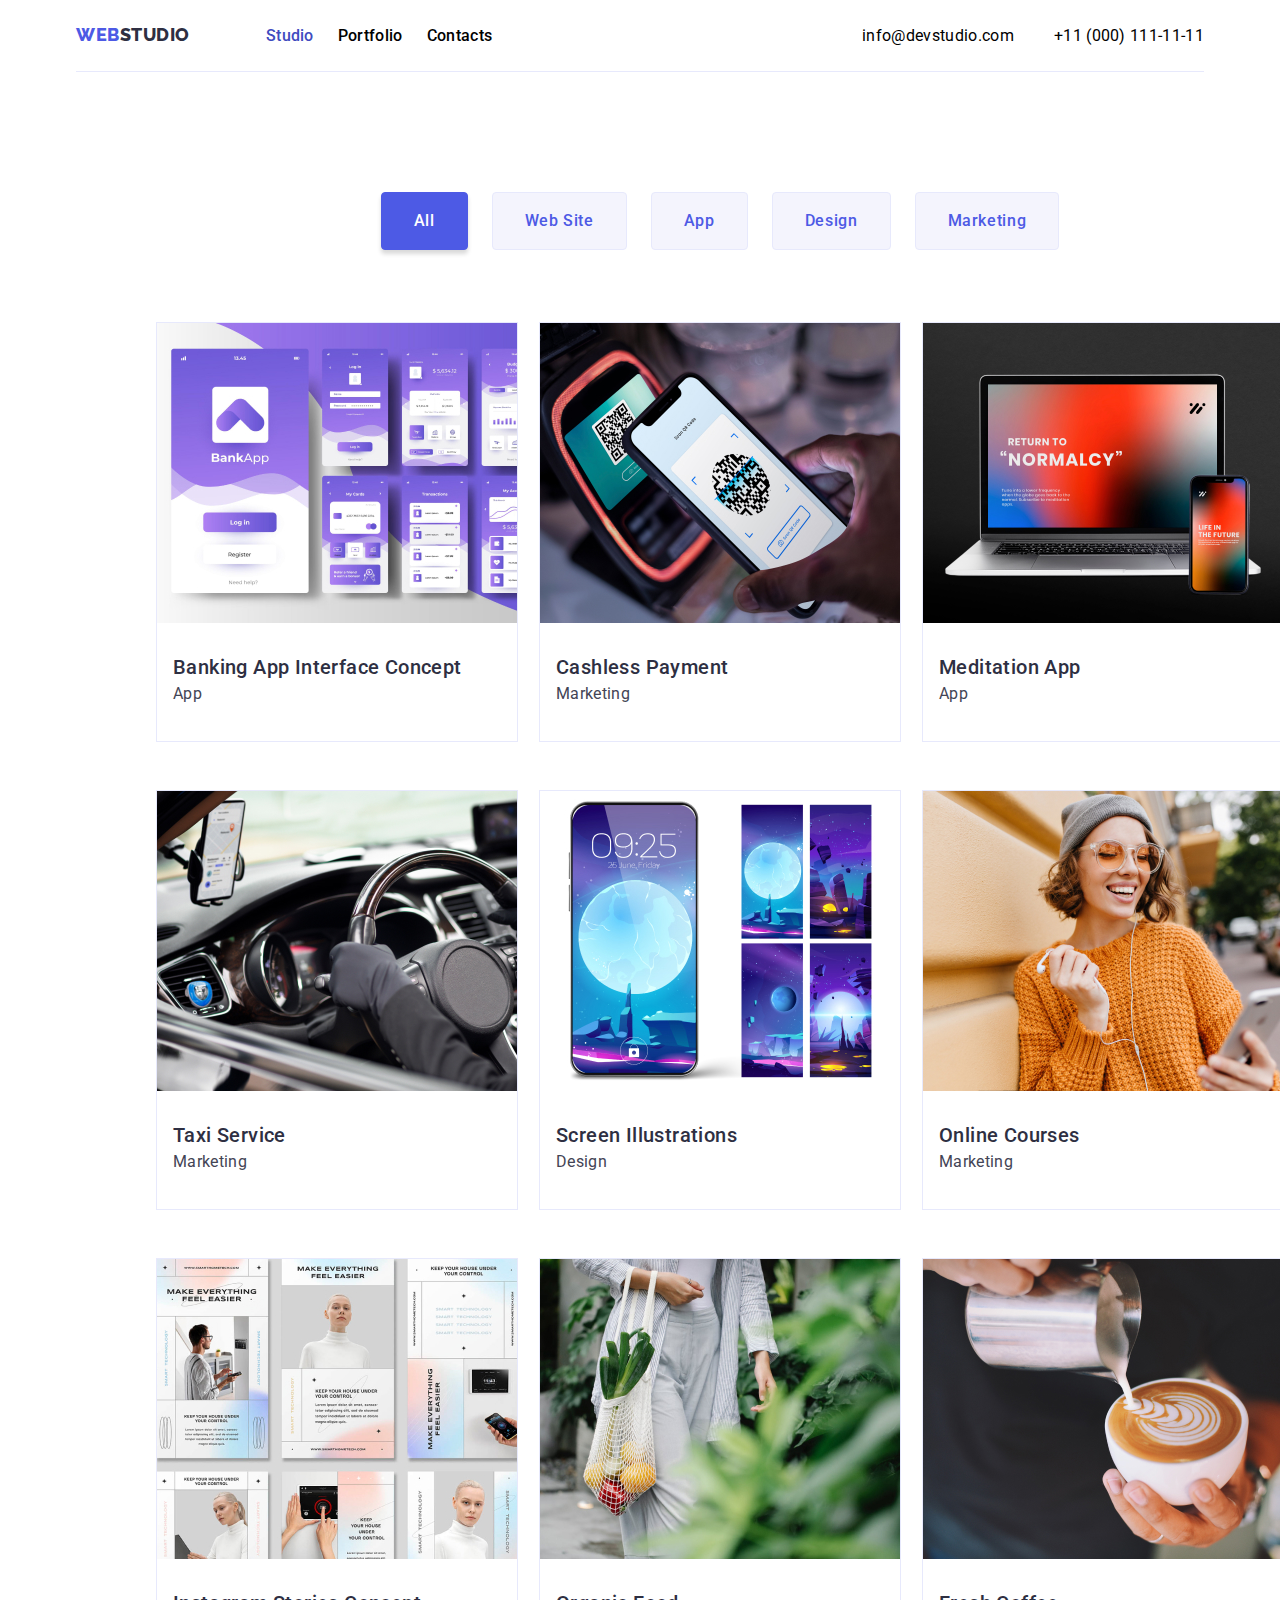
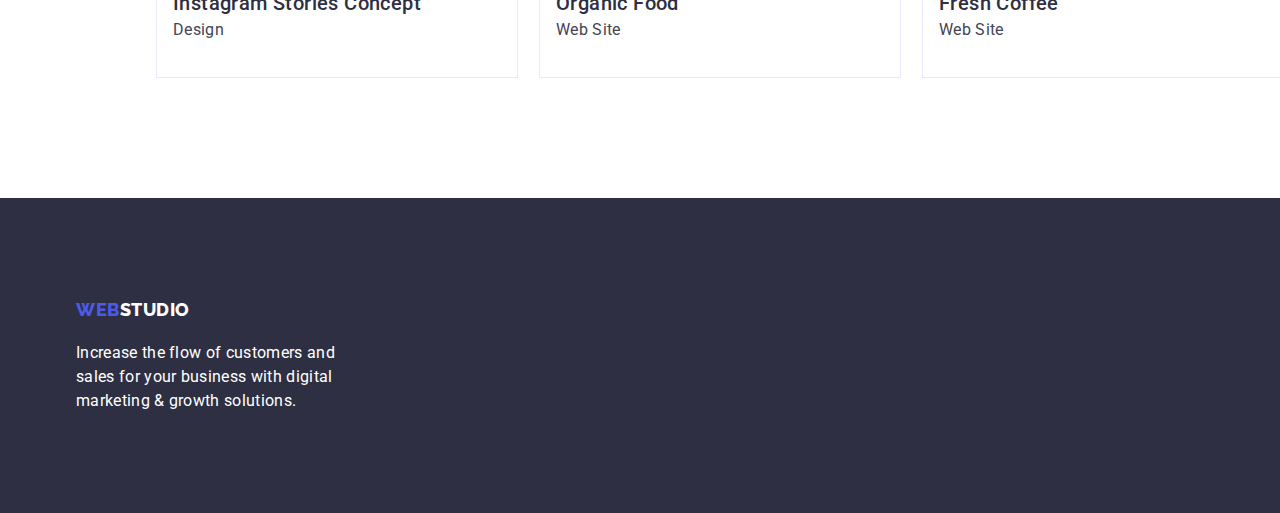
==== portfolio.html @ 34e97044 "Initial commit" ====
<!DOCTYPE html>
<html lang="en">

<head>
    <meta charset="UTF-8">
    <meta name="viewport" content="width=device-width, initial-scale=1.0">
    <title>Homework 3 v2</title>
    <!-- CSS Normalize -->
    <link rel="stylesheet"
        href="https://cdnjs.cloudflare.com/ajax/libs/modern-normalize/2.0.0/modern-normalize.min.css" />
    <!-- CSS -->
    <link rel="stylesheet" href="./css/styles.css">
    </link>
</head>

<body>
    <!--Header Part-->
    <header>
        <div class="container header-container">
            <nav class="header-navigation">
                <a href="./index.html" class="link-logo">
                    <span class="logo-web">WEB</span><span class="logo-studio-top">STUDIO</span>
                </a>
                <ul class="navbar lists">
                    <li><a href="./index.html" class="navlist-top-pages currentoption">Studio</a> </li>
                    <li><a href="./portfolio.html" class="navlist-top-pages">Portfolio</a></li>
                    <li><a href="#" class="navlist-top-pages">Contacts</a></li>
                </ul>
            </nav>

            <ul class="contacts-top lists">
                <li>
                    <a href="mailto:info@devstudio.com" class="contact-info-top">
                        info@devstudio.com</a>
                </li>
                <li>
                    <a href="tel:+110001111111" class="contact-info-top">
                        +11 (000) 111-11-11 </a>
                </li>
            </ul>
        </div>
    </header> <!--End of Header-->
    <!--This is the Main Section-->
    <main>
        <!--This is the 1ST Section-->
        <section class="section">
            <div class="container">
                
            <ul class="filters lists">
                <div class="filter-nav">
                <li>
                    <button type="button" class="filter filter-active"> All</button>
                </li>
                <li>
                     <button type="button" class="filter"> Web Site</button>
                </li>
                <li>
                    <button type="button" class="filter"> App</button>
                </li>
                <li>
                    <button type="button" class="filter"> Design</button>
                </li>
                <li>
                    <button type="button" class="filter"> Marketing</button>
                </li>
                </div>
            </ul> 
                  
            <ul class="projects lists">
                <div class="project-container">
                <li class="project-type">
                    <img src="./images/project-1.jpg" alt="bankapp" width="360px">
                    <h3 class="project-list-title">
                        Banking App Interface Concept
                    </h3>
                    <p class="project-description">
                        App
                    </p>
                </li>
                <li class="project-type">
                    <img src="./images/project-2.jpg" alt="cashlesspayment" width="360px">
                    <h3 class="project-list-title">
                        Cashless Payment
                    </h3>
                    <p class="project-description">
                        Marketing
                    </p>
                </li>
                <li class="project-type">
                    <img src="./images/project-3.jpg" alt="laptop-and-phone" width="360px">
                    <h3 class="project-list-title">
                        Meditation App
                    </h3>
                    <p class="project-description">
                        App
                    </p>
                </li>
                <li class="project-type">
                    <img src="./images/project-4.jpg" alt="taxi" width="360px">
                    <h3 class="project-list-title">
                            Taxi Service
                    </h3>
                    <p class="project-description">
                            Marketing
                    </p>
                </li>
                <li class="project-type">
                    <img src="./images/project-5.jpg" alt="phone" width="360px">
                    <h3 class="project-list-title">
                            Screen Illustrations
                    </h3>
                    <p class="project-description">
                            Design
                    </p>
                </li>
                <li class="project-type">
                    <img src="./images/project-6.jpg" alt="lady" width="360px">
                    <h3 class="project-list-title">
                            Online Courses
                    </h3>
                    <p class="project-description">
                            Marketing
                    </p>
                </li>
                <li class="project-type">
                    <img src="./images/project-7.jpg" alt="collage-pic" width="360px">
                    <h3 class="project-list-title">
                        Instagram Stories Concept
                    </h3>
                    <p class="project-description">
                        Design
                    </p>
                </li>
                <li class="project-type">
                    <img src="./images/project-8.jpg" alt="fruit" width="360px">
                    <h3 class="project-list-title">
                        Organic Food
                    </h3>
                    <p class="project-description">
                        Web Site
                    </p>
                </li>
                <li class="project-type">
                    <img src="./images/project-9.jpg" alt="coffee" width="360px">
                    <h3 class="project-list-title">
                        Fresh Coffee
                    </h3>
                    <p class="project-description">
                        Web Site
                    </p>
                </li>
                </div>
            </ul>
           
            </div>
        </section> <!--End of Second Section-->

    </main> <!--This is the End of Main Section-->

    <!--This is the Footer-->
    <footer class="footer">
        <div class="footer-container">
            <a href="./index.html" class="link-logo">
                <span class="logo-web">WEB</span><span class="logo-studio-bottom">STUDIO</span>
            </a>
            <p class="parag-bottom">
                Increase the flow of customers and <br>
                sales for your business with digital <br>
                marketing & growth solutions.
            </p>
        </div>
    </footer> <!--End of Footer-->
</body>

</html>
---- css/styles.css ----
@import url("https://fonts.googleapis.com/css2?family=Raleway:wght@800&family=Roboto:wght@400;500;700;900&display=swap" ); /*to link font frm google fonts*/

:root
{
    --iriscolor: #4D5AE5;
    --navyblue:#2E2F42;
    --navcolor: black;
    --oceancolor: #404BBF;
    --whitecolor: white;
    --slate:#434455;
    --cloud:#F4F4FD;
}

/* CSS RESET */
p,
h1,
h2,
h3,
h4,
h5,
h6 {
    margin: 0;
}

ul,
ol {
    margin: 0;
    padding: 0;
}

img {
    display: block;
}
/* END OF CSS RESET */

body
{
    font-family: 'Roboto',sans-serif;
    font-size: 16px;
    font-style: normal;
    font-weight: 400;
    line-height: 24px;
    letter-spacing: 0.32px;
}

.container {
    width: 1440px;
    margin: 0 auto;  
    justify-content: center;
    align-items: center;

}

.header-container{
    display: flex;
    width: 1128px;
    height: 72px;
    justify-content: center;
    align-items: center;
    flex-shrink: 0;
    border-bottom: 1px solid var(--cornflower, #E7E9FC);
    background: var(--whitecolor);

}

.header-navigation{

    display: flex;
    align-items: center;
}

.header1 {
 
    color: var(--whitecolor);
    text-align: center;
    font-size: 56px;
    font-weight: 700;
    line-height: 60px;
    letter-spacing: 1.12px;
    width: 496px;
}

.link-logo
{
    text-decoration: none; /*To remove the underline frm link*/
}

.logo-web
{
    font-family: 'Raleway', sans-serif;
    color: var(--iriscolor);
    font-size: 18px;
    font-style: normal;
    font-weight: 800;
    line-height: 21px;
    letter-spacing: 0.54px;
    text-transform: uppercase;
}

.logo-studio-top
{
    margin-right: 76px;

    color: var(--navyblue);
    font-family: 'Raleway', sans-serif;
    font-size: 18px;
    font-style: normal;
    font-weight: 800;
    line-height: 21px;
    letter-spacing: 0.54px;
    text-transform: uppercase;
}

.navbar
{
    display: flex;
    gap: 24px;
}

.contacts-top
{
    display: flex;
    margin-left: auto;
    gap: 40px;
}

.navbar .navlist-top-pages
{
    color: var(--navcolor);
    text-decoration: none;
    font-weight: 500;

}

.lists
{
    list-style-type: none;
}

.navbar .navlist-top-pages:hover,
.navbar .navlist-top-pages:focus,
.navbar .navlist-top-pages.currentoption
{
    color: var(--oceancolor);
}

.contacts-top .contact-info-top:hover,
.contacts-top .contact-info-top:focus 
{
    color: var(--oceancolor);
}

.contacts-top .contact-info-top
{
    color: var(--navcolor);
    text-decoration: none;
}

.hero-container
{
    width: 1128px;
    height: 600px;
    flex-shrink: 0;
    
}

.hero-background
{
    background-color: var(--navyblue);
}

.hero-h1{

    padding-top: 188px;
    display: flex;
    margin: 0 auto;
    justify-content: center;
    align-items: center;
    
  
}
.hero-button
{
    display: flex;
    padding-top: 48px;
    padding-bottom: 188px;
    margin: 0 auto;
    justify-content: center;
    align-items: center;

}

.section-grey
{
    background-color: #F4F4FD;
}


.filter 
{ /*button css*/

    display: inline-flex;
    padding: 16px 32px;
    align-items: flex-start;
    gap: 10px;

    cursor: pointer;
    border: 1px solid var(--cornflower, #E7E9FC);
    color: var(--iriscolor);
    background-color: var(--cloud);
    border-radius: 4px;

    font-family: inherit;
    font-size: 16px;
    font-style: normal;
    font-weight: 500;
    line-height: 24px;
    letter-spacing: 0.64px;
}

.filter-active, .filter:hover, .filter:focus
{
    background-color: var(--iriscolor);
    border-color:var(--iriscolor);
    box-shadow: 0px 4px 4px 0px rgba(0, 0, 0, 0.15);
    color: var(--whitecolor);
}

.filter.filter-active:hover,
.filter.filter-active:focus
{
    background-color: var(--oceancolor);
}

.filter-nav
{
    justify-content: center;
    align-items: center;
    gap: 24px;
    display: flex;
    margin: 0 auto;
    padding-bottom:24px ;
}
.section-title 
{
    margin-bottom: 72px;
    color: var(--navyblue);
    text-align: center;
    font-size: 36px;
    font-style: normal;
    font-weight: 700;
    line-height: 40px;
    letter-spacing: 0.72px;
    text-transform: capitalize;
}

.section
{
    padding-top: 120px;
    padding-bottom: 120px;
}

.section2
{
    padding-top: 0px;
    padding-bottom: 120px;
}

.features-container
{
    width: 1128px;
}

.features-list
{
    width: 264px;
    flex-direction: column;
    align-items: flex-start;
    margin: 0 auto;
  
}

.features {

    display: flex;
    flex-shrink: 0;
    
}

.features-list-title 
{
    
    padding-bottom: 15px;
    color: var(--navyblue);
    font-size: 20px;
    font-weight: 500;
    letter-spacing: 0.4px;
    text-transform: capitalize;
}

.features-description 
{
    gap: 24px;
    color: var(--slate);
}

.whatwedo-container{
    width: 1128px;
    flex-shrink: 0;
    margin: 0 auto;
}

.whatwedo
{
    
    margin: 0 auto;
    justify-content: center;
    align-items: center;
    display: flex;
    gap: 24px;

}

.whatwedo-list
{
   
    
}

.team-list-title 
{
    padding-top:32px;
    display: flex;
    width: 232px;
    flex-direction: column;
    justify-content: center;
    align-items: center;
    gap: 8px;

    color: var(--navyblue);
    font-size: 20px;
    font-weight: 500;
    letter-spacing: 0.4px;
    text-transform: capitalize;
}

.team-description {
    
    display: flex;
    width: 232px;
    flex-direction: column;
    justify-content: center;
    align-items: center;
    gap: 8px;
    color: var(--slate);
    padding-bottom: 32px;
}

.team-container {

    width: 1128px;
    flex-shrink: 0;
    margin: 0 auto;

}

.team {
    display: flex;
    justify-content: center;
    align-items: center;
    gap: 24px;
}

.team-list
{
    display: inline-flex;
    padding-bottom: 0px;
    flex-direction: column;
    justify-content: center;
    align-items: center;


    border-radius: 0px 0px 4px 4px;
    background: var(--white, #FFF);
    box-shadow: 0px 2px 1px 0px rgba(46, 47, 66, 0.08), 0px 1px 1px 0px rgba(46, 47, 66, 0.16), 0px 1px 6px 0px rgba(46, 47, 66, 0.08);
}

.project-container{

    width: 1128px;
    flex-shrink: 0;
    margin: 0 auto;
    display: flex;
    justify-content: space-between;
    flex-wrap: wrap;

    
}

.project-type{

    display: inline-flex;
    padding-bottom: 0px;
    flex-direction: column;
    justify-content: center;
    align-items: center;
    margin-top: 48px;


    border: 1px solid var(--cornflower, #E7E9FC);
    background: var(--white, #FFF);


}

.project-list-title {
    padding-top: 32px;
    padding-left:16px;
    align-self: stretch;

    color: var(--navyblue);
    font-size: 20px;
    font-weight: 500;
    letter-spacing: 0.4px;
    text-transform: capitalize;
}

.project-description {

    display: flex;
    padding-left: 16px;
    align-self: stretch;
    line-height: 1.87;

    padding-bottom: 32px;
    color: var(--slate);
}

.footer {
    background-color: var(--navyblue);

}

.logo-studio-bottom {

    color: var(--whitecolor);
    font-family: 'Raleway', sans-serif;
    font-size: 18px;
    font-style: normal;
    font-weight: 800;
    line-height: 21px;
    letter-spacing: 0.54px;
    text-transform: uppercase;
}

.parag-bottom {
    padding-top: 17.5px;
    color: var(--whitecolor);
} 

.footer-container {
    padding-top: 101.5px;
    padding-bottom: 100px;
    width: 1128px;
    flex-shrink: 0;
    margin: 0 auto;
    align-items: center;
}
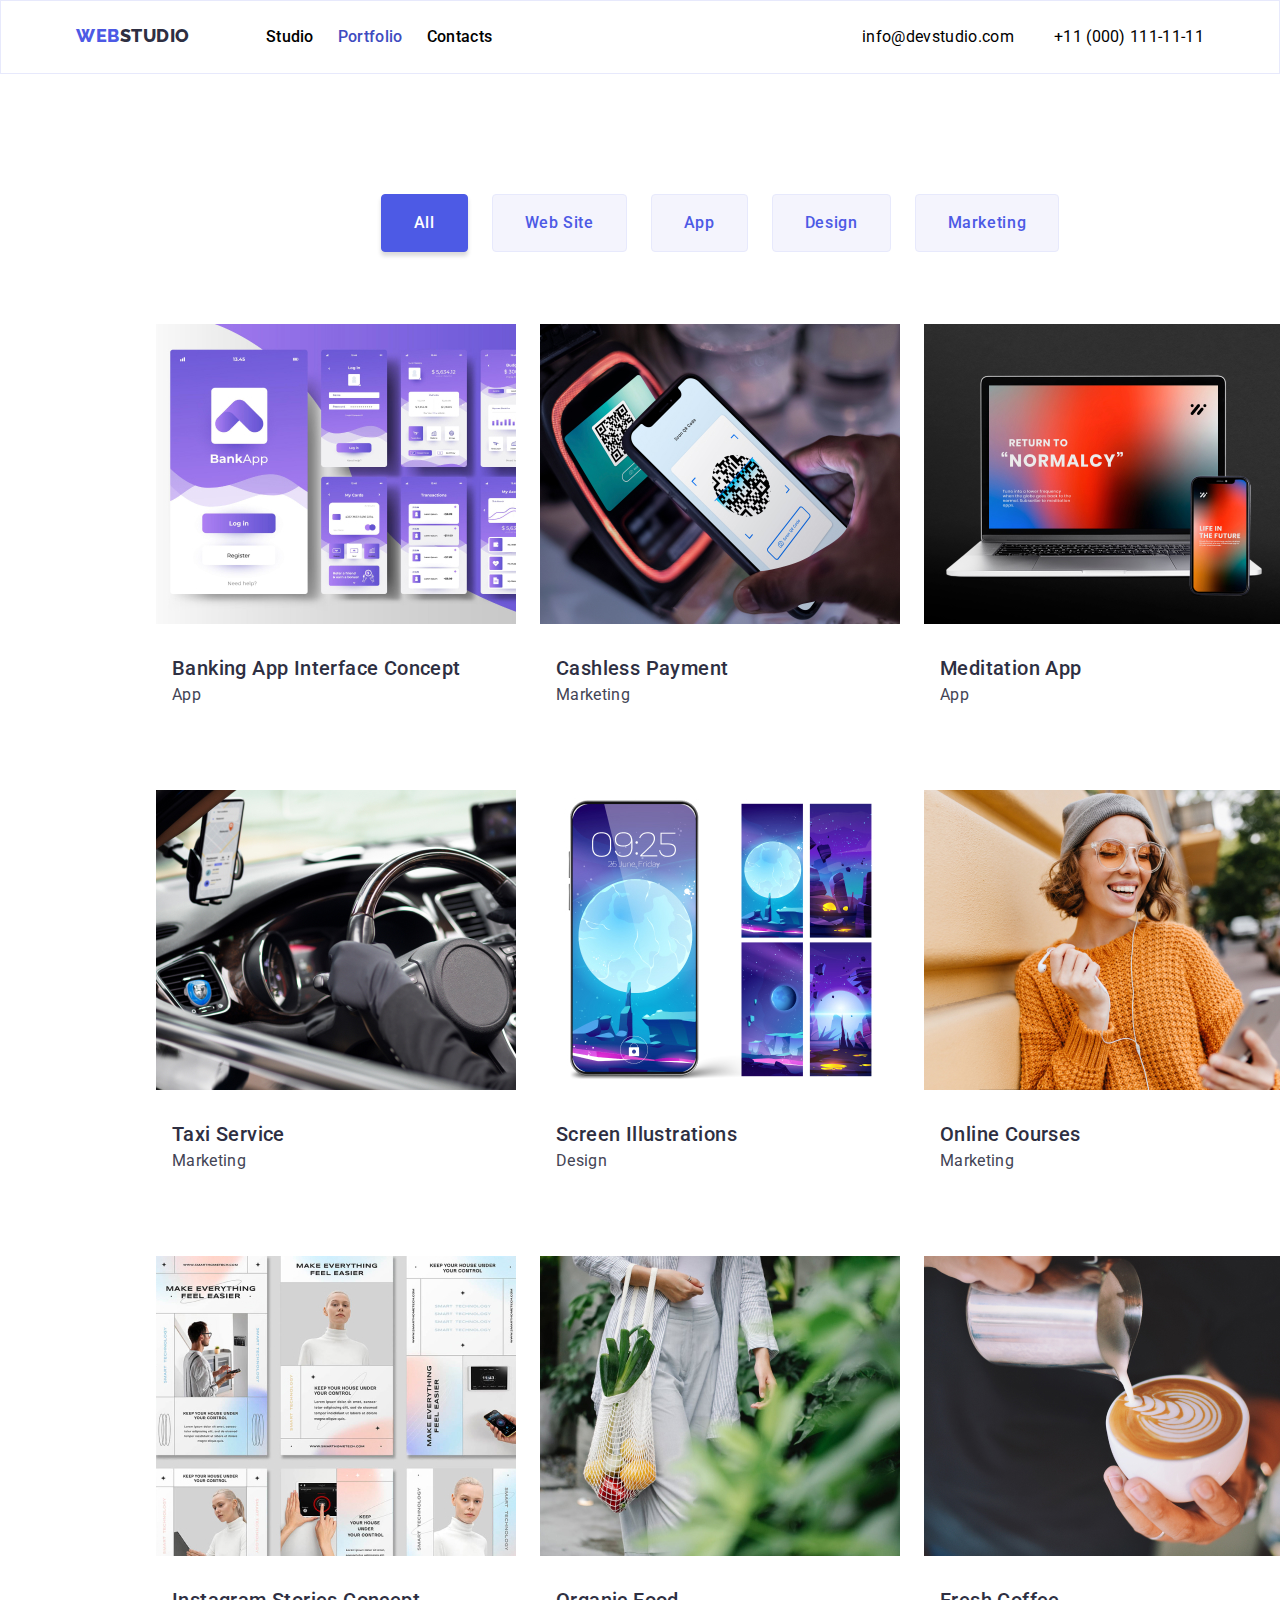
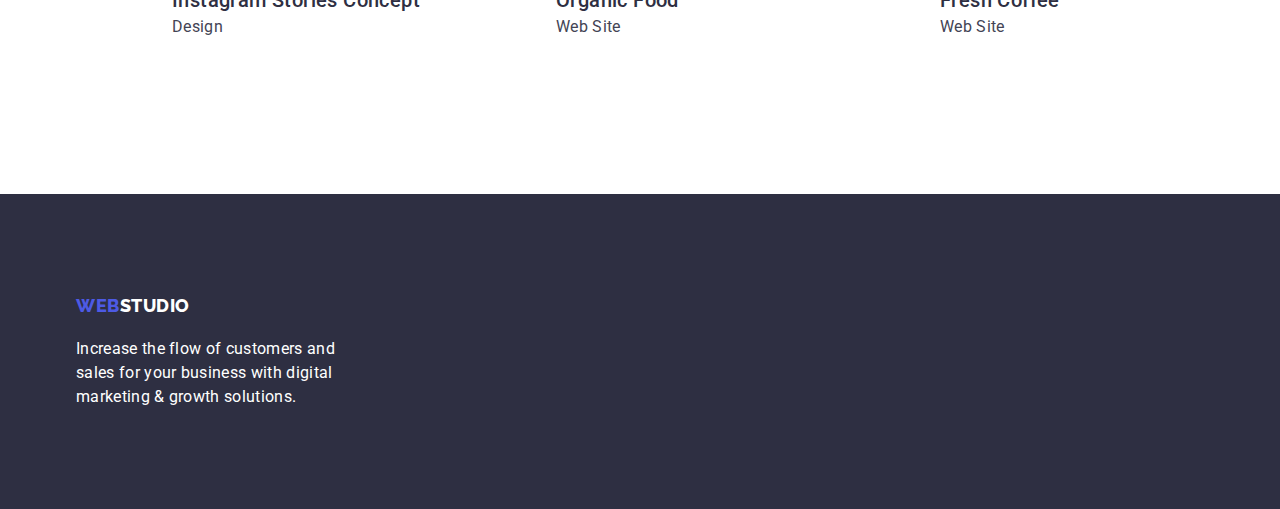
==== commit f9f7d01d: "update v2" ====
--- a/portfolio.html
+++ b/portfolio.html
@@ -4,7 +4,7 @@
 <head>
     <meta charset="UTF-8">
     <meta name="viewport" content="width=device-width, initial-scale=1.0">
-    <title>Homework 3 v2</title>
+    <title>Homework 3</title>
     <!-- CSS Normalize -->
     <link rel="stylesheet"
         href="https://cdnjs.cloudflare.com/ajax/libs/modern-normalize/2.0.0/modern-normalize.min.css" />
@@ -15,15 +15,15 @@
 
 <body>
     <!--Header Part-->
-    <header>
+    <header class="portfolio-header">
         <div class="container header-container">
             <nav class="header-navigation">
                 <a href="./index.html" class="link-logo">
                     <span class="logo-web">WEB</span><span class="logo-studio-top">STUDIO</span>
                 </a>
                 <ul class="navbar lists">
-                    <li><a href="./index.html" class="navlist-top-pages currentoption">Studio</a> </li>
-                    <li><a href="./portfolio.html" class="navlist-top-pages">Portfolio</a></li>
+                    <li><a href="./index.html" class="navlist-top-pages ">Studio</a> </li>
+                    <li><a href="./portfolio.html" class="navlist-top-pages currentoption">Portfolio</a></li>
                     <li><a href="#" class="navlist-top-pages">Contacts</a></li>
                 </ul>
             </nav>
--- a/css/styles.css
+++ b/css/styles.css
@@ -9,8 +9,14 @@
     --whitecolor: white;
     --slate:#434455;
     --cloud:#F4F4FD;
-}
-
+    --green:#31D0AA;
+    --lightslate:#8E8F99;
+    --cornflower:#E7E9FC;
+    --navybluemodal:#2E2F42;
+    --grey:#2E2F42;
+    --dairy:#FCFCFC;
+    
+}
 /* CSS RESET */
 p,
 h1,
@@ -58,7 +64,6 @@
     justify-content: center;
     align-items: center;
     flex-shrink: 0;
-    border-bottom: 1px solid var(--cornflower, #E7E9FC);
     background: var(--whitecolor);
 
 }
@@ -100,7 +105,6 @@
 .logo-studio-top
 {
     margin-right: 76px;
-
     color: var(--navyblue);
     font-family: 'Raleway', sans-serif;
     font-size: 18px;
@@ -169,16 +173,17 @@
     background-color: var(--navyblue);
 }
 
-.hero-h1{
-
+.hero-h1
+{
+    
     padding-top: 188px;
     display: flex;
     margin: 0 auto;
     justify-content: center;
     align-items: center;
-    
-  
-}
+
+}
+
 .hero-button
 {
     display: flex;
@@ -192,7 +197,7 @@
 
 .section-grey
 {
-    background-color: #F4F4FD;
+    background-color: var(--cloud);
 }
 
 
@@ -205,7 +210,7 @@
     gap: 10px;
 
     cursor: pointer;
-    border: 1px solid var(--cornflower, #E7E9FC);
+    border: 1px solid var(--cornflower);
     color: var(--iriscolor);
     background-color: var(--cloud);
     border-radius: 4px;
@@ -289,7 +294,7 @@
 
 .features-list-title 
 {
-    
+
     padding-bottom: 15px;
     color: var(--navyblue);
     font-size: 20px;
@@ -323,7 +328,6 @@
 
 .whatwedo-list
 {
-   
     
 }
 
@@ -379,10 +383,15 @@
     justify-content: center;
     align-items: center;
 
-
     border-radius: 0px 0px 4px 4px;
-    background: var(--white, #FFF);
+    background: var(--whitecolor);
     box-shadow: 0px 2px 1px 0px rgba(46, 47, 66, 0.08), 0px 1px 1px 0px rgba(46, 47, 66, 0.16), 0px 1px 6px 0px rgba(46, 47, 66, 0.08);
+}
+
+.portfolio-header
+{
+    border: 1px solid var(--cornflower);
+    background: var(--whitecolor);
 }
 
 .project-container{
@@ -394,7 +403,6 @@
     justify-content: space-between;
     flex-wrap: wrap;
 
-    
 }
 
 .project-type{
@@ -405,11 +413,6 @@
     justify-content: center;
     align-items: center;
     margin-top: 48px;
-
-
-    border: 1px solid var(--cornflower, #E7E9FC);
-    background: var(--white, #FFF);
-
 
 }
 
@@ -437,8 +440,8 @@
 }
 
 .footer {
+
     background-color: var(--navyblue);
-
 }
 
 .logo-studio-bottom {
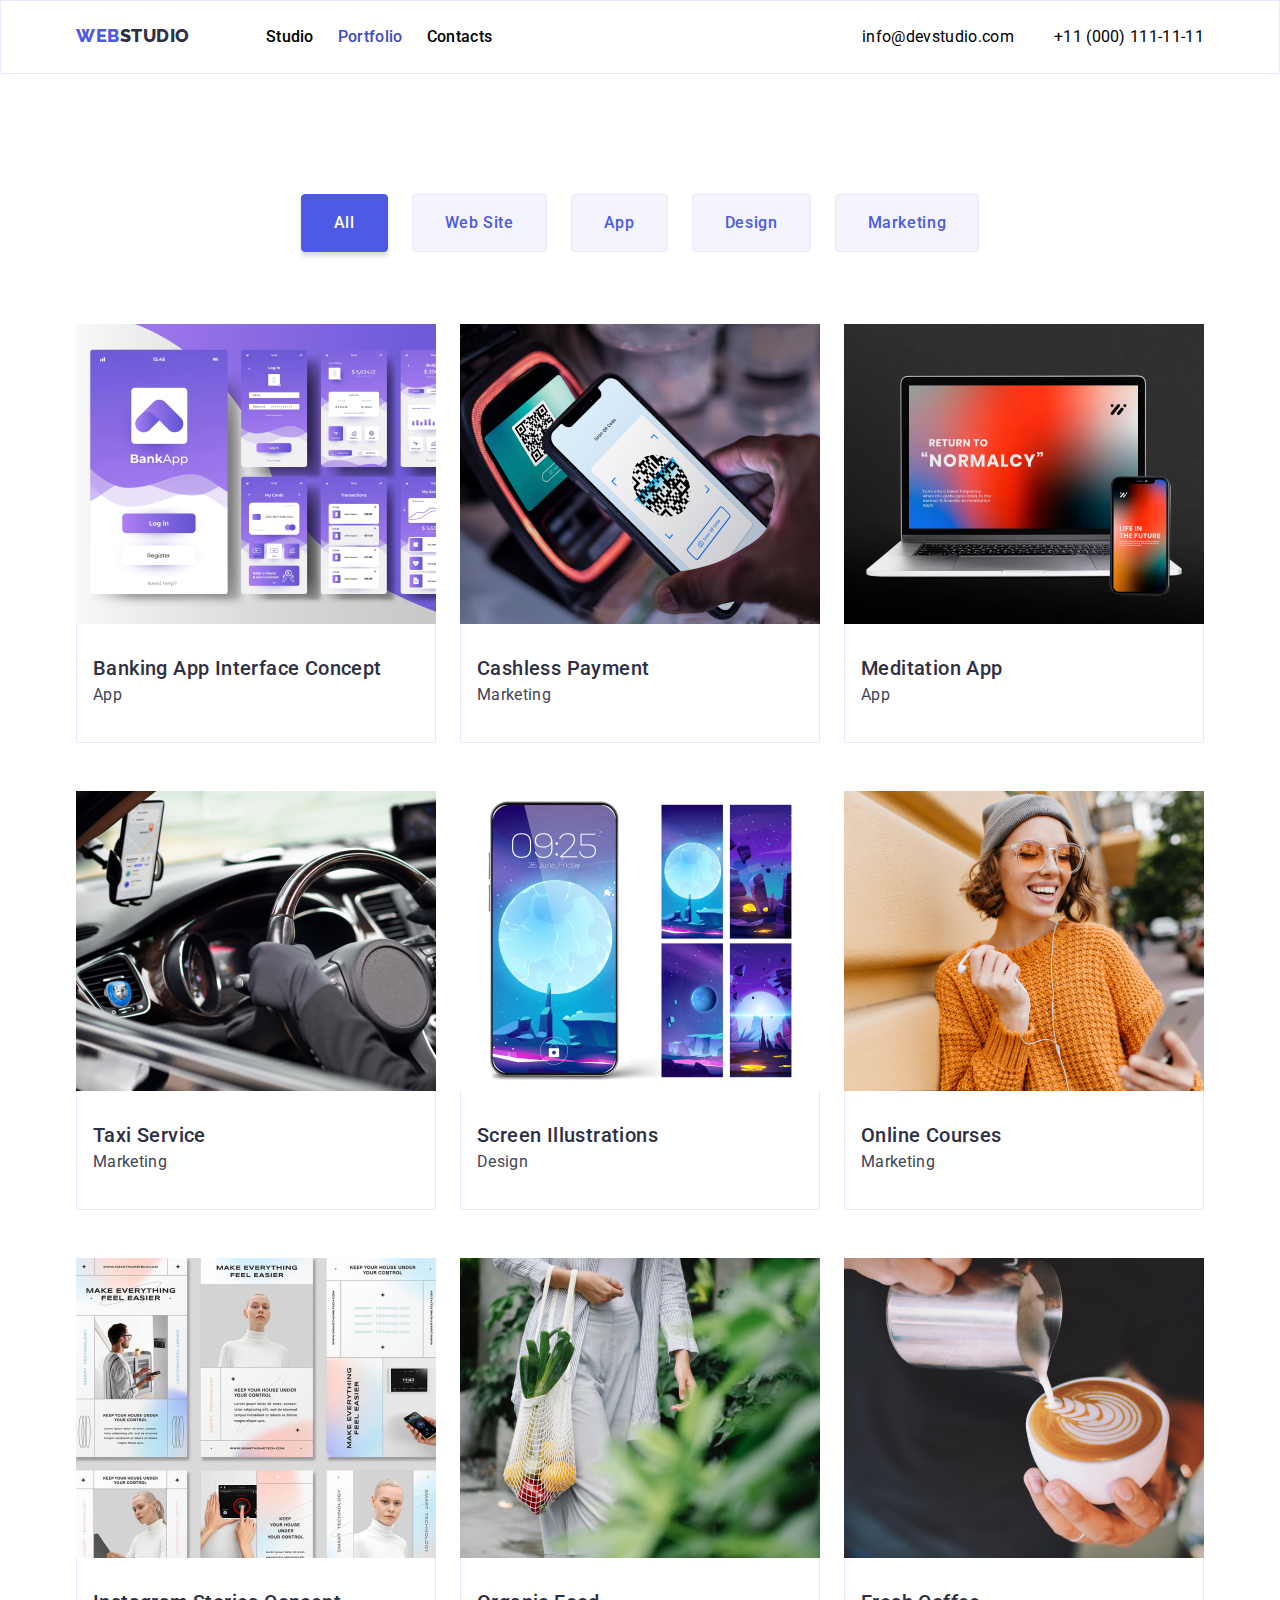
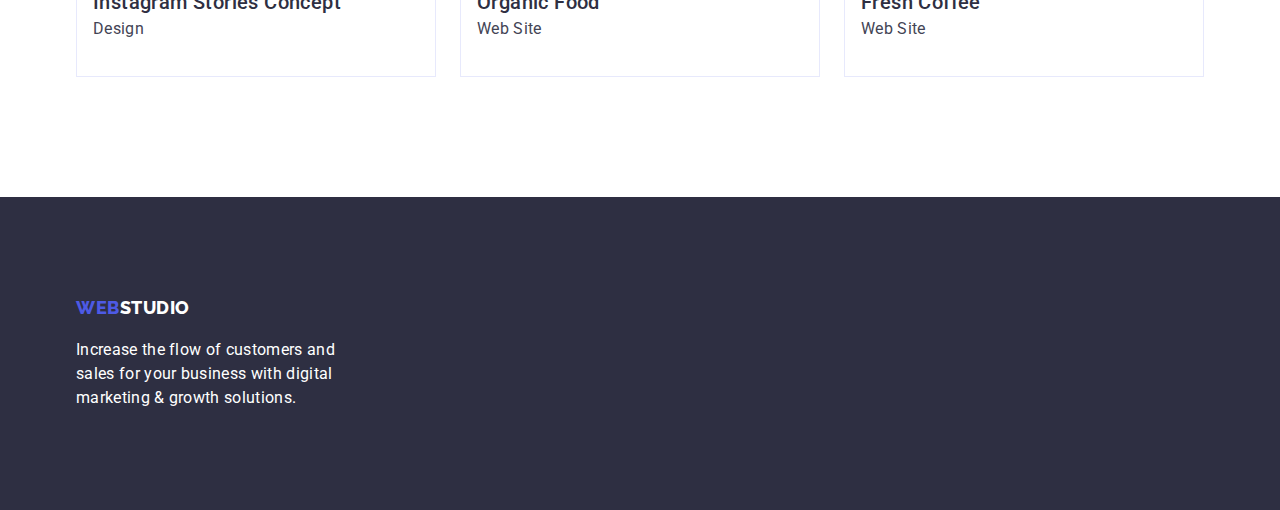
==== commit c4287ab2: "update v3" ====
--- a/portfolio.html
+++ b/portfolio.html
@@ -15,7 +15,7 @@
 
 <body>
     <!--Header Part-->
-    <header class="portfolio-header">
+    <header class="header">
         <div class="container header-container">
             <nav class="header-navigation">
                 <a href="./index.html" class="link-logo">
@@ -44,10 +44,10 @@
     <main>
         <!--This is the 1ST Section-->
         <section class="section">
-            <div class="container">
+            <div class="container projects-container">
                 
             <ul class="filters lists">
-                <div class="filter-nav">
+                
                 <li>
                     <button type="button" class="filter filter-active"> All</button>
                 </li>
@@ -63,93 +63,111 @@
                 <li>
                     <button type="button" class="filter"> Marketing</button>
                 </li>
-                </div>
+              
             </ul> 
                   
             <ul class="projects lists">
-                <div class="project-container">
+              
                 <li class="project-type">
                     <img src="./images/project-1.jpg" alt="bankapp" width="360px">
+                    <div class="project-text-wrapper">
                     <h3 class="project-list-title">
                         Banking App Interface Concept
                     </h3>
                     <p class="project-description">
                         App
                     </p>
+                    </div>
                 </li>
                 <li class="project-type">
                     <img src="./images/project-2.jpg" alt="cashlesspayment" width="360px">
+                    <div class="project-text-wrapper">
                     <h3 class="project-list-title">
                         Cashless Payment
                     </h3>
                     <p class="project-description">
                         Marketing
                     </p>
+                    </div>
                 </li>
                 <li class="project-type">
                     <img src="./images/project-3.jpg" alt="laptop-and-phone" width="360px">
+                    <div class="project-text-wrapper">
                     <h3 class="project-list-title">
                         Meditation App
                     </h3>
                     <p class="project-description">
                         App
                     </p>
+                    </div>
                 </li>
                 <li class="project-type">
                     <img src="./images/project-4.jpg" alt="taxi" width="360px">
+                    <div class="project-text-wrapper">
                     <h3 class="project-list-title">
                             Taxi Service
                     </h3>
                     <p class="project-description">
                             Marketing
                     </p>
+                    </div>
                 </li>
                 <li class="project-type">
                     <img src="./images/project-5.jpg" alt="phone" width="360px">
+                    <div class="project-text-wrapper">
                     <h3 class="project-list-title">
                             Screen Illustrations
                     </h3>
                     <p class="project-description">
                             Design
                     </p>
+                    </div>
                 </li>
                 <li class="project-type">
                     <img src="./images/project-6.jpg" alt="lady" width="360px">
+                    <div class="project-text-wrapper">
                     <h3 class="project-list-title">
                             Online Courses
                     </h3>
                     <p class="project-description">
                             Marketing
                     </p>
+                    </div>
                 </li>
                 <li class="project-type">
                     <img src="./images/project-7.jpg" alt="collage-pic" width="360px">
+                    <div class="project-text-wrapper">
                     <h3 class="project-list-title">
                         Instagram Stories Concept
                     </h3>
                     <p class="project-description">
                         Design
                     </p>
+                    </div>
                 </li>
                 <li class="project-type">
                     <img src="./images/project-8.jpg" alt="fruit" width="360px">
+                    <div class="project-text-wrapper">
                     <h3 class="project-list-title">
                         Organic Food
                     </h3>
                     <p class="project-description">
                         Web Site
                     </p>
+                    </div>
                 </li>
                 <li class="project-type">
                     <img src="./images/project-9.jpg" alt="coffee" width="360px">
+                    <div class="project-text-wrapper">
                     <h3 class="project-list-title">
                         Fresh Coffee
                     </h3>
                     <p class="project-description">
                         Web Site
                     </p>
+                    </div>
                 </li>
-                </div>
+                
             </ul>
            
             </div>
@@ -159,7 +177,7 @@
 
     <!--This is the Footer-->
     <footer class="footer">
-        <div class="footer-container">
+        <div class="container">
             <a href="./index.html" class="link-logo">
                 <span class="logo-web">WEB</span><span class="logo-studio-bottom">STUDIO</span>
             </a>
--- a/css/styles.css
+++ b/css/styles.css
@@ -50,22 +50,22 @@
 }
 
 .container {
-    width: 1440px;
+    width: 1158px;
     margin: 0 auto;  
-    justify-content: center;
+    padding:0 15px;
+}
+.header{
+
+    border: 1px solid var(--cornflower);
+    background: var(--whitecolor);
+
+}
+.header-container
+{
+    display: flex;
+    justify-content: space-between;
     align-items: center;
-
-}
-
-.header-container{
-    display: flex;
-    width: 1128px;
-    height: 72px;
-    justify-content: center;
-    align-items: center;
-    flex-shrink: 0;
     background: var(--whitecolor);
-
 }
 
 .header-navigation{
@@ -82,7 +82,7 @@
     font-weight: 700;
     line-height: 60px;
     letter-spacing: 1.12px;
-    width: 496px;
+    margin-bottom: 48px;
 }
 
 .link-logo
@@ -124,7 +124,6 @@
 .contacts-top
 {
     display: flex;
-    margin-left: auto;
     gap: 40px;
 }
 
@@ -133,6 +132,8 @@
     color: var(--navcolor);
     text-decoration: none;
     font-weight: 500;
+    display: block;
+    padding: 24px 0;
 
 }
 
@@ -157,15 +158,14 @@
 .contacts-top .contact-info-top
 {
     color: var(--navcolor);
+    display: block;
     text-decoration: none;
+    padding: 24px 0;
 }
 
 .hero-container
 {
-    width: 1128px;
-    height: 600px;
-    flex-shrink: 0;
-    
+    text-align: center;
 }
 
 .hero-background
@@ -173,26 +173,8 @@
     background-color: var(--navyblue);
 }
 
-.hero-h1
-{
-    
-    padding-top: 188px;
-    display: flex;
-    margin: 0 auto;
-    justify-content: center;
-    align-items: center;
-
-}
-
-.hero-button
-{
-    display: flex;
-    padding-top: 48px;
-    padding-bottom: 188px;
-    margin: 0 auto;
-    justify-content: center;
-    align-items: center;
-
+.hero{
+    padding: 188px 0;   
 }
 
 .section-grey
@@ -200,14 +182,18 @@
     background-color: var(--cloud);
 }
 
+.filters
+{
+    display: flex;
+    gap: 24px;
+    margin-bottom: 72px;
+}
 
 .filter 
 { /*button css*/
 
     display: inline-flex;
     padding: 16px 32px;
-    align-items: flex-start;
-    gap: 10px;
 
     cursor: pointer;
     border: 1px solid var(--cornflower);
@@ -237,15 +223,6 @@
     background-color: var(--oceancolor);
 }
 
-.filter-nav
-{
-    justify-content: center;
-    align-items: center;
-    gap: 24px;
-    display: flex;
-    margin: 0 auto;
-    padding-bottom:24px ;
-}
 .section-title 
 {
     margin-bottom: 72px;
@@ -265,37 +242,26 @@
     padding-bottom: 120px;
 }
 
-.section2
+.section-no-top-padding
 {
     padding-top: 0px;
-    padding-bottom: 120px;
 }
 
 .features-container
 {
-    width: 1128px;
-}
-
-.features-list
-{
-    width: 264px;
-    flex-direction: column;
-    align-items: flex-start;
-    margin: 0 auto;
-  
+ 
 }
 
 .features {
 
     display: flex;
-    flex-shrink: 0;
+    gap: 20px;
     
 }
 
 .features-list-title 
 {
-
-    padding-bottom: 15px;
+    margin-bottom: 8px;
     color: var(--navyblue);
     font-size: 20px;
     font-weight: 500;
@@ -310,37 +276,27 @@
 }
 
 .whatwedo-container{
-    width: 1128px;
-    flex-shrink: 0;
-    margin: 0 auto;
+
 }
 
 .whatwedo
 {
+
+    display: flex;
+    gap: 24px;
+
+}
+
+.whatwedo-list
+{
     
-    margin: 0 auto;
-    justify-content: center;
-    align-items: center;
-    display: flex;
-    gap: 24px;
-
-}
-
-.whatwedo-list
-{
-    
 }
 
 .team-list-title 
 {
-    padding-top:32px;
-    display: flex;
-    width: 232px;
-    flex-direction: column;
-    justify-content: center;
-    align-items: center;
-    gap: 8px;
-
+    margin-top:32px;
+    margin-bottom: 8px;
+  
     color: var(--navyblue);
     font-size: 20px;
     font-weight: 500;
@@ -350,76 +306,59 @@
 
 .team-description {
     
-    display: flex;
-    width: 232px;
+    color: var(--slate);
+}
+
+.team-container {
+
+
+}
+
+.team 
+{
+    display: flex;
+    gap: 24px;
+}
+
+.team-list
+{
+    display: inline-flex;
     flex-direction: column;
-    justify-content: center;
     align-items: center;
-    gap: 8px;
-    color: var(--slate);
     padding-bottom: 32px;
-}
-
-.team-container {
-
-    width: 1128px;
-    flex-shrink: 0;
-    margin: 0 auto;
-
-}
-
-.team {
-    display: flex;
-    justify-content: center;
-    align-items: center;
-    gap: 24px;
-}
-
-.team-list
-{
-    display: inline-flex;
-    padding-bottom: 0px;
-    flex-direction: column;
-    justify-content: center;
-    align-items: center;
 
     border-radius: 0px 0px 4px 4px;
     background: var(--whitecolor);
     box-shadow: 0px 2px 1px 0px rgba(46, 47, 66, 0.08), 0px 1px 1px 0px rgba(46, 47, 66, 0.16), 0px 1px 6px 0px rgba(46, 47, 66, 0.08);
 }
 
-.portfolio-header
+.projects-container
+{
+    display: flex;
+    flex-direction: column;
+    align-items: center;
+}
+
+.projects{
+    display: flex;
+    flex-direction: row;
+    flex-wrap: wrap;
+    gap: 48px 24px;
+}
+
+.project-type{
+
+
+}
+
+.project-text-wrapper
 {
     border: 1px solid var(--cornflower);
-    background: var(--whitecolor);
-}
-
-.project-container{
-
-    width: 1128px;
-    flex-shrink: 0;
-    margin: 0 auto;
-    display: flex;
-    justify-content: space-between;
-    flex-wrap: wrap;
-
-}
-
-.project-type{
-
-    display: inline-flex;
-    padding-bottom: 0px;
-    flex-direction: column;
-    justify-content: center;
-    align-items: center;
-    margin-top: 48px;
-
+    border-top: none;
+    padding: 32px 16px;
 }
 
 .project-list-title {
-    padding-top: 32px;
-    padding-left:16px;
-    align-self: stretch;
 
     color: var(--navyblue);
     font-size: 20px;
@@ -430,17 +369,12 @@
 
 .project-description {
 
-    display: flex;
-    padding-left: 16px;
-    align-self: stretch;
     line-height: 1.87;
-
-    padding-bottom: 32px;
     color: var(--slate);
 }
 
 .footer {
-
+    padding: 100px 0;
     background-color: var(--navyblue);
 }
 
@@ -457,15 +391,6 @@
 }
 
 .parag-bottom {
-    padding-top: 17.5px;
+    margin-top: 17.5px;
     color: var(--whitecolor);
 } 
-
-.footer-container {
-    padding-top: 101.5px;
-    padding-bottom: 100px;
-    width: 1128px;
-    flex-shrink: 0;
-    margin: 0 auto;
-    align-items: center;
-}